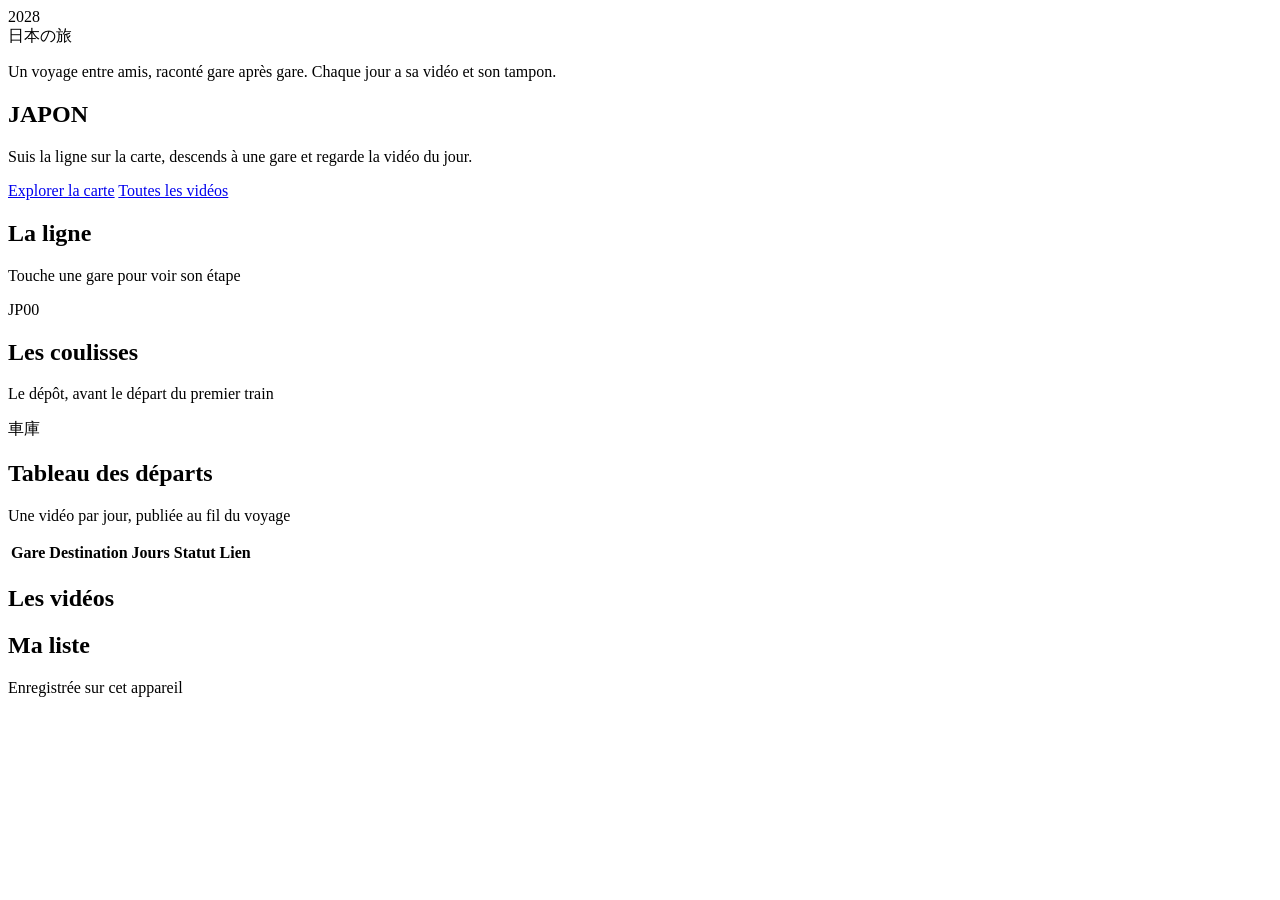
==== index.html @ 3a0fd796 "v1" ====
<!DOCTYPE html>
<html lang="fr">
<head>
<meta charset="UTF-8">
<meta name="viewport" content="width=device-width, initial-scale=1, viewport-fit=cover">
<meta name="robots" content="noindex, nofollow">
<title>Japon 2028</title>
<link rel="icon" href="data:image/svg+xml,<svg xmlns='http://www.w3.org/2000/svg' viewBox='0 0 100 100'><text y='.9em' font-size='90'>🚄</text></svg>">
<link rel="preconnect" href="https://fonts.googleapis.com">
<link rel="preconnect" href="https://fonts.gstatic.com" crossorigin>
<link href="https://fonts.googleapis.com/css2?family=Unbounded:wght@700;900&family=Dela+Gothic+One&family=Zen+Kaku+Gothic+New:wght@400;500;700&display=swap" rel="stylesheet">
<link rel="stylesheet" href="assets/style.css">
</head>
<body data-page="accueil">
<div id="entete"></div>

<main id="contenu">
  <!-- Hero -->
  <section class="hero bloc">
    <div class="cadre">
      <div class="hero-gauche">
        <div class="hero-annee">2028</div>
        <div class="hero-intro">
          <span class="vertical" aria-hidden="true">日本の旅</span>
          <p>Un voyage entre amis, raconté gare après gare. Chaque jour a sa vidéo et son tampon.</p>
        </div>
      </div>
      <div class="hero-droite">
        <h1 class="hero-titre" aria-label="Japon"><span aria-hidden="true">J</span><span aria-hidden="true">A</span><span aria-hidden="true">P</span><span aria-hidden="true">O</span><span aria-hidden="true">N</span></h1>
        <div class="rayures" aria-hidden="true"></div>
        <div class="hero-bas">
          <p>Suis la ligne sur la carte, descends à une gare et regarde la vidéo du jour.</p>
          <div class="actions">
            <a class="btn btn-ligne" href="#carte">Explorer la carte</a>
            <a class="btn" href="#videos">Toutes les vidéos</a>
          </div>
        </div>
      </div>
    </div>
  </section>

  <!-- Carte -->
  <section class="bloc" id="carte" aria-labelledby="titre-carte">
    <div class="cadre">
      <div class="bloc-tete"><h2 id="titre-carte">La ligne</h2><p>Touche une gare pour voir son étape</p></div>
      <div class="carte-bloc">
        <div class="carte-zone" id="carte-zone"></div>
        <div class="panneau-zone">
          <div class="panneau-haut" id="panneau-haut"></div>
          <ol class="plan" id="plan" aria-label="Plan de la ligne"></ol>
        </div>
      </div>
    </div>
  </section>

  <!-- Coulisses -->
  <section class="bloc" id="coulisses" aria-labelledby="titre-coulisses">
    <div class="cadre">
      <div class="coulisses-tete">
        <span class="badge badge-m pointilles" aria-hidden="true"><span>JP</span><span>00</span></span>
        <div><h2 id="titre-coulisses">Les coulisses</h2><p>Le dépôt, avant le départ du premier train</p></div>
        <span class="kanji" aria-hidden="true">車庫</span>
      </div>
      <div class="coulisses">
        <div class="coulisses-video" id="coulisses-video"></div>
        <div class="coulisses-texte" id="coulisses-texte"></div>
      </div>
    </div>
  </section>

  <!-- Départs -->
  <section class="bloc" id="departs" aria-labelledby="titre-departs">
    <div class="cadre">
      <div class="bloc-tete departs-tete"><h2 id="titre-departs">Tableau des départs</h2><p>Une vidéo par jour, publiée au fil du voyage</p></div>
      <table class="tableau">
        <thead><tr><th scope="col">Gare</th><th scope="col">Destination</th><th scope="col">Jours</th><th scope="col">Statut</th><th scope="col"><span class="sr">Lien</span></th></tr></thead>
        <tbody id="departs-corps"></tbody>
      </table>
    </div>
  </section>

  <!-- Vidéos -->
  <section class="bloc" id="videos" aria-labelledby="titre-videos">
    <div class="cadre">
      <div class="bloc-tete"><h2 id="titre-videos">Les vidéos</h2><p id="compte-tampons"></p></div>
      <div id="groupes"></div>
    </div>
  </section>

  <!-- Ma liste -->
  <section class="bloc" id="ma-liste" aria-labelledby="titre-liste">
    <div class="cadre">
      <div class="bloc-tete"><h2 id="titre-liste">Ma liste</h2><p>Enregistrée sur cet appareil</p></div>
      <div id="ma-liste-contenu"></div>
    </div>
  </section>
</main>

<div id="pied"></div>
<script src="assets/donnees.js"></script>
<script src="assets/carte.js"></script>
<script src="assets/site.js"></script>
</body>
</html>
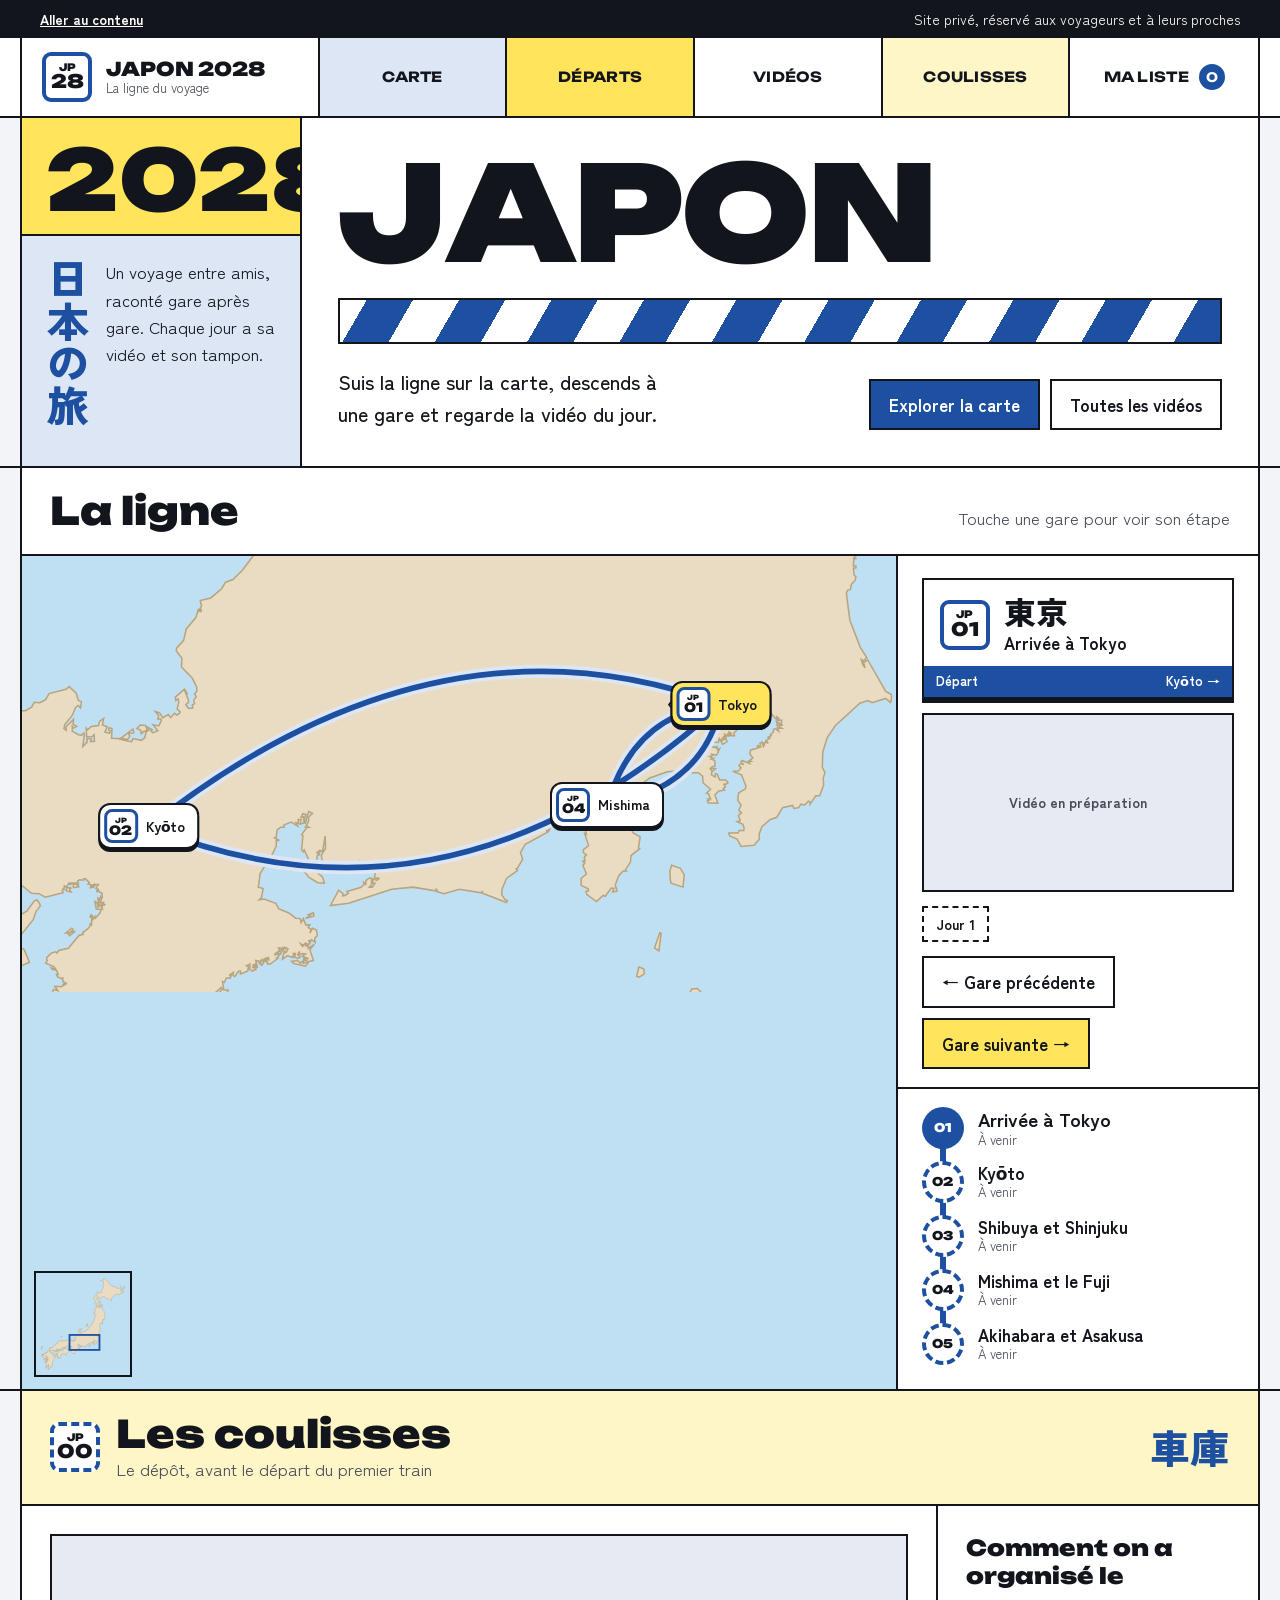
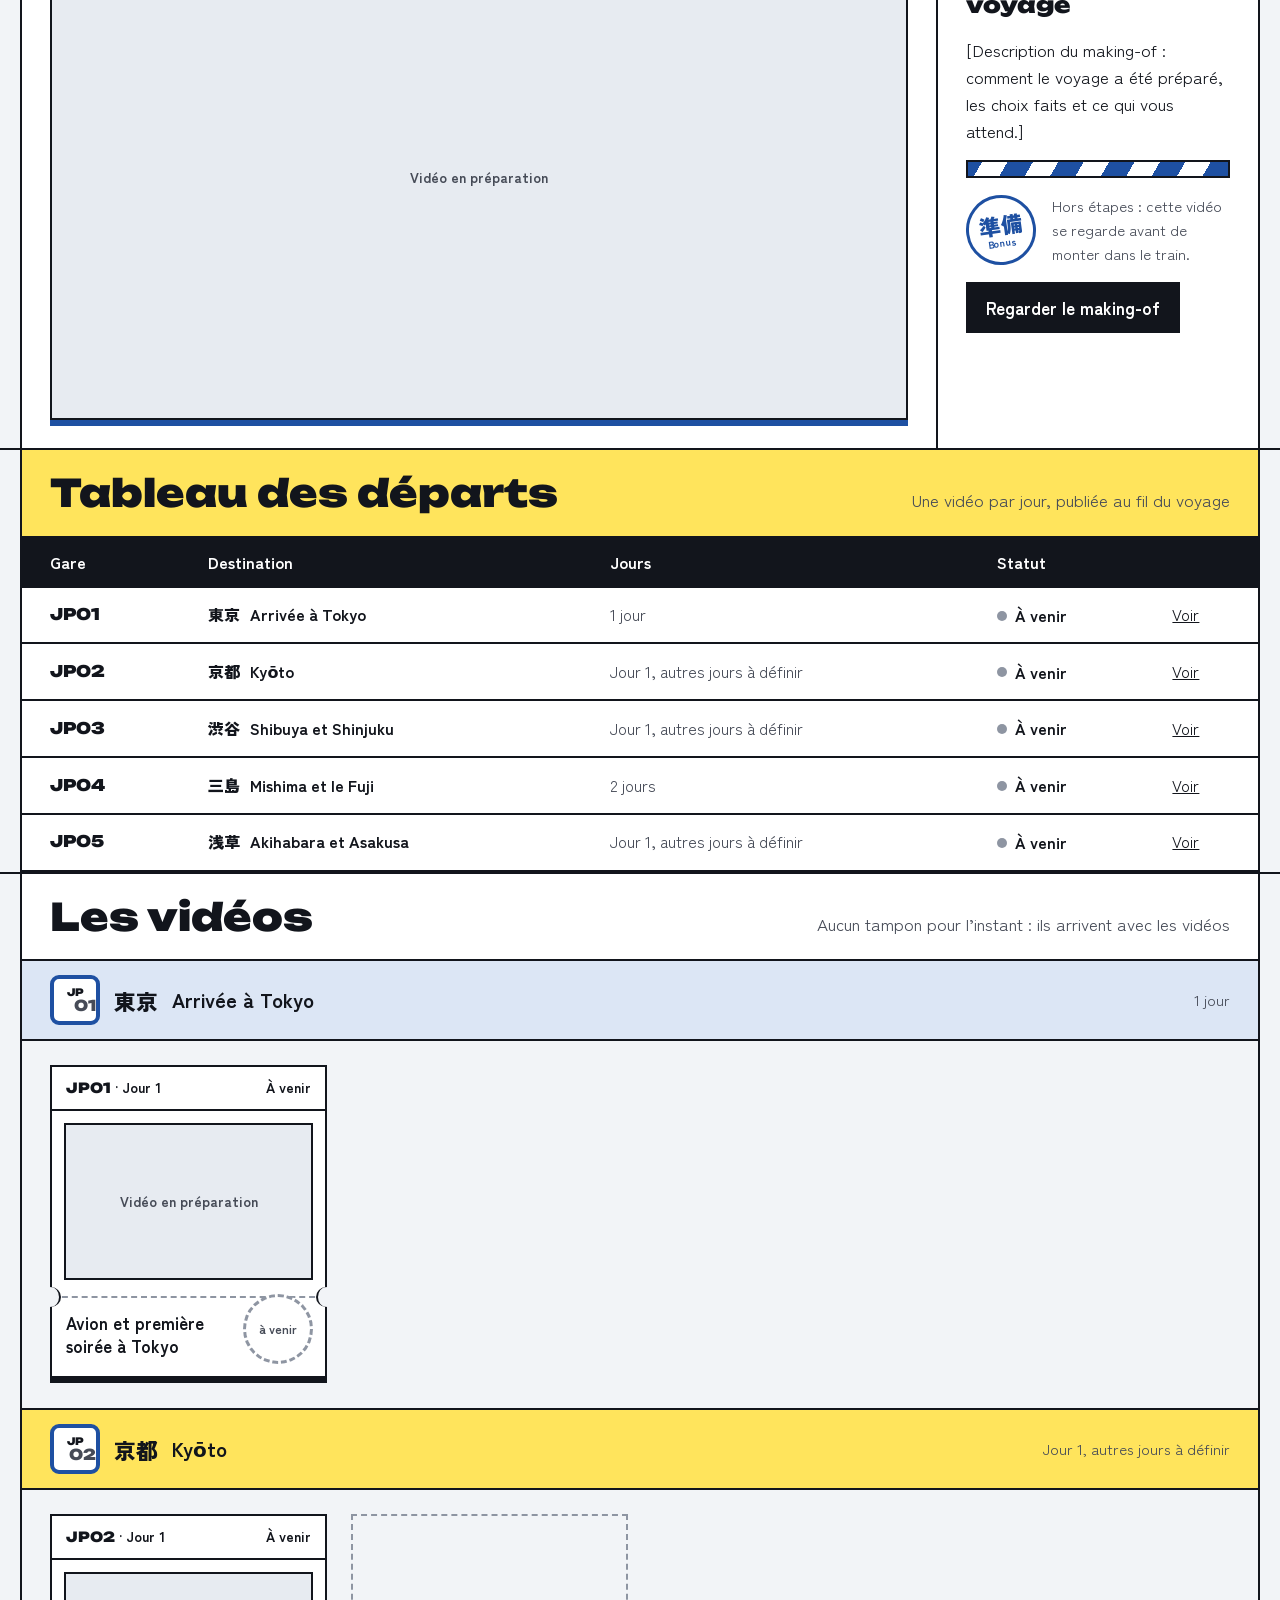
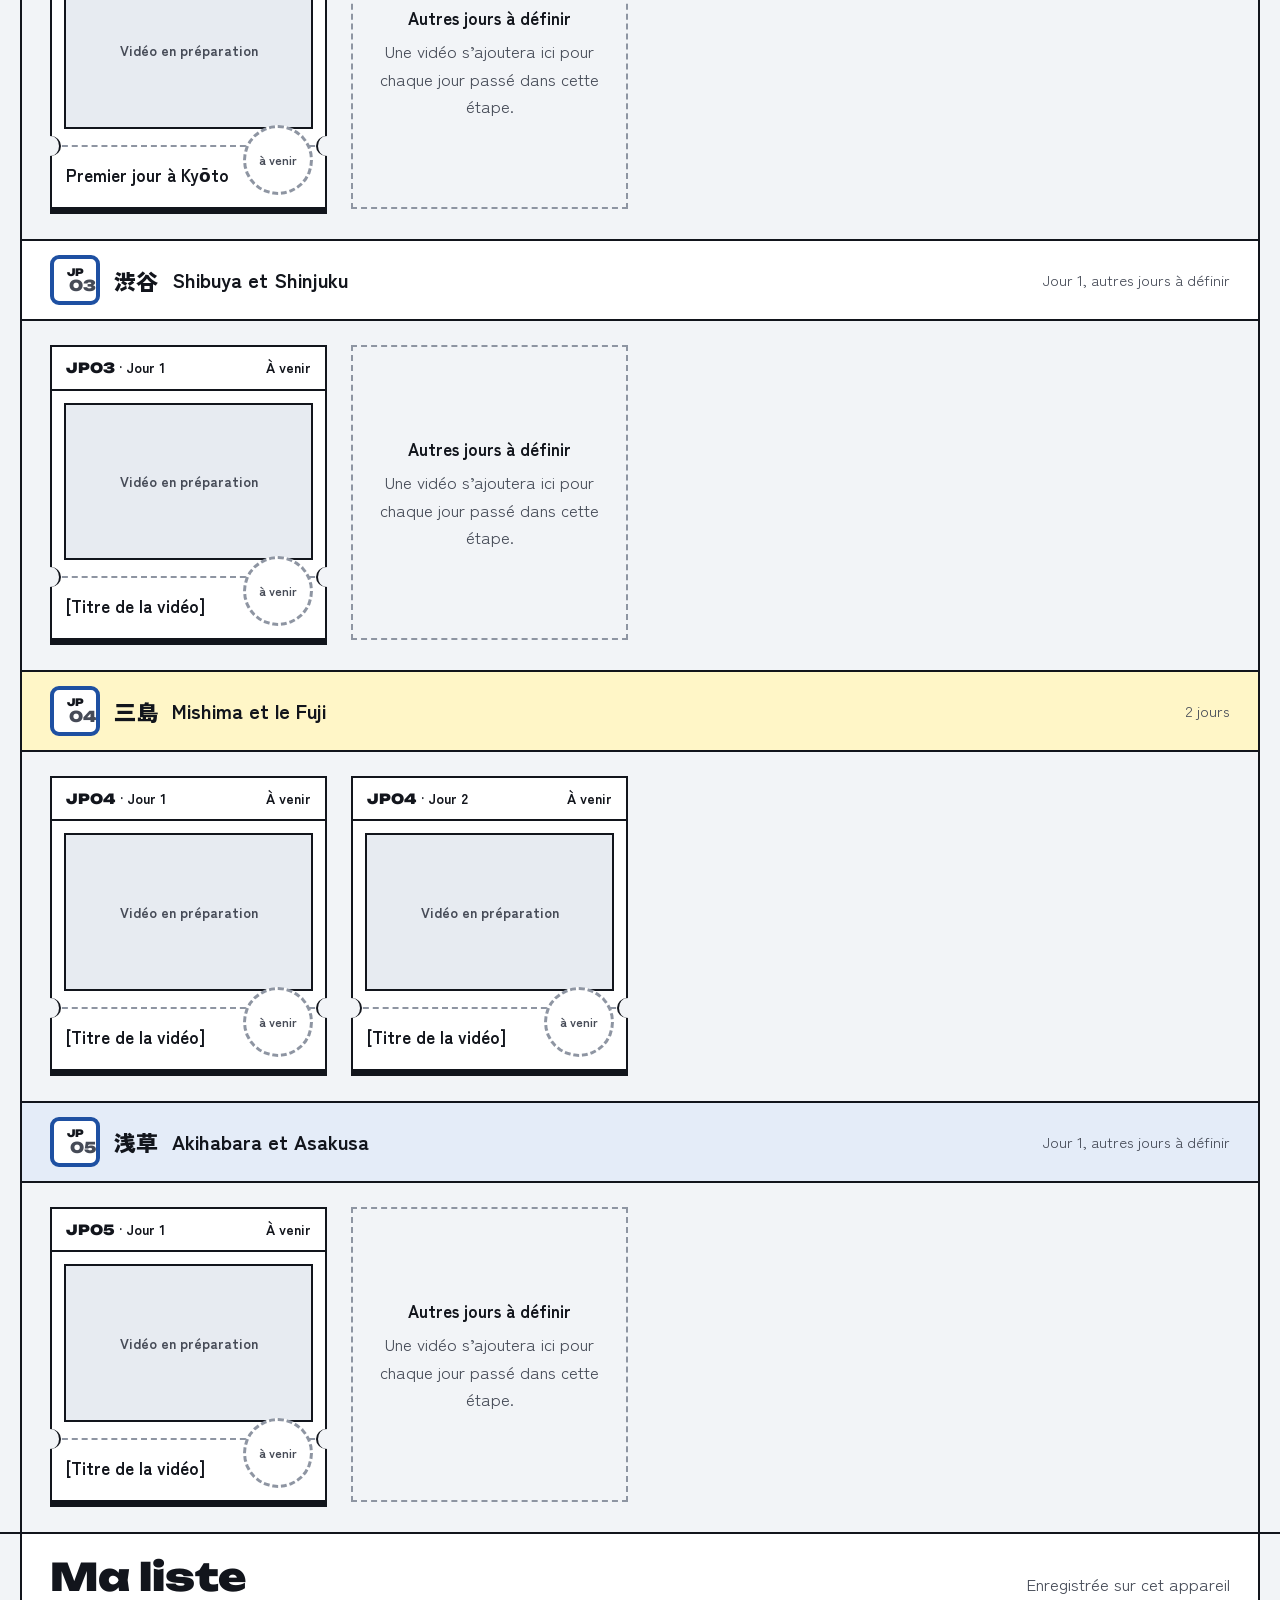
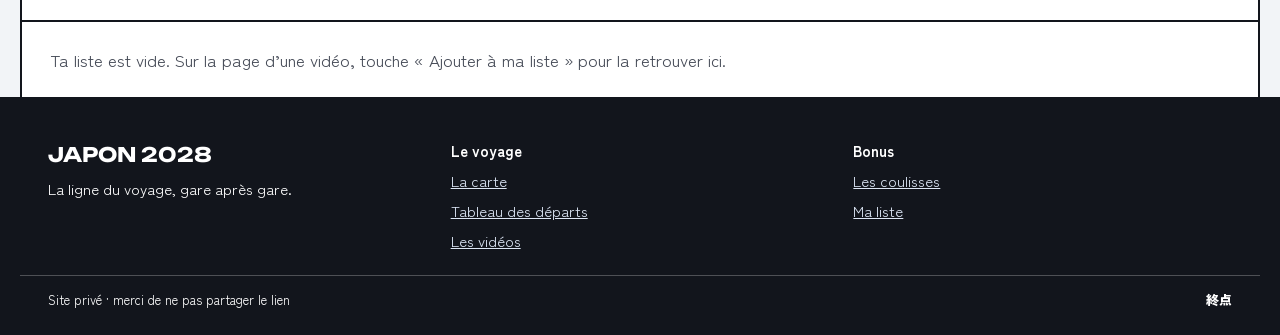
==== commit 1598e55f: "v1.2" ====
--- a/index.html
+++ b/index.html
@@ -8,7 +8,7 @@
 <link rel="icon" href="data:image/svg+xml,<svg xmlns='http://www.w3.org/2000/svg' viewBox='0 0 100 100'><text y='.9em' font-size='90'>🚄</text></svg>">
 <link rel="preconnect" href="https://fonts.googleapis.com">
 <link rel="preconnect" href="https://fonts.gstatic.com" crossorigin>
-<link href="https://fonts.googleapis.com/css2?family=Unbounded:wght@700;900&family=Dela+Gothic+One&family=Zen+Kaku+Gothic+New:wght@400;500;700&display=swap" rel="stylesheet">
+<link href="https://fonts.googleapis.com/css2?family=Unbounded:wght@700;900&family=Zen+Kaku+Gothic+New:wght@400;500;700;900&display=swap" rel="stylesheet">
 <link rel="stylesheet" href="assets/style.css">
 </head>
 <body data-page="accueil">
--- a/assets/style.css
+++ b/assets/style.css
@@ -0,0 +1,323 @@
+/* ===== Thèmes ===== */
+:root {
+  --ligne: #1E50A2; --fond: #F2F4F7; --encre: #12151C; --doux: #464B57; --gris: #8E95A2;
+  --vide: #E7EBF1; --c1: #DCE6F5; --c2: #FFE45C; --c3: #FFFFFF; --c4: #FFF6C7; --c5: #E4ECF8;
+  --mer: #BFE0F2; --terre: #EADCC2; --cote: #B8A47E; --vert: #0A8A6B;
+  --trait: 2px solid var(--encre);
+  --titre: "Unbounded", "Arial Black", system-ui, sans-serif;
+  --kanji: "Zen Kaku Gothic New", "Hiragino Sans", "Hiragino Kaku Gothic ProN", "Yu Gothic", "Noto Sans JP", sans-serif;
+  --texte: "Zen Kaku Gothic New", "Hiragino Sans", "Segoe UI", system-ui, sans-serif;
+  color-scheme: light;
+}
+html[data-theme="matcha"] { --ligne:#2F6B3A; --fond:#F3F4EC; --encre:#1C2118; --doux:#4C5546; --gris:#8F978A; --vide:#E6EADB; --c1:#DCE8C6; --c2:#F6C453; --c3:#E9F0DC; --c4:#F7E7C4; --c5:#E3EDD3; }
+html[data-theme="coucher"] { --ligne:#5B2EFF; --fond:#FFF6F0; --encre:#1A1530; --doux:#4D4560; --gris:#968EA6; --vide:#F3E8E2; --c1:#FFD3C2; --c2:#FFB23E; --c3:#E9E2FF; --c4:#FFE6D9; --c5:#F1E4FF; }
+html[data-theme="indigo"] { --ligne:#24366E; --fond:#EEF0F5; --encre:#101A33; --doux:#45506A; --gris:#8C95AA; --vide:#E1E5EE; --c1:#D5DCEC; --c2:#F2B8B0; --c3:#F7F8FB; --c4:#F7E9E4; --c5:#E6EAF4; }
+
+/* ===== Base ===== */
+*, *::before, *::after { box-sizing: border-box; }
+html { scroll-behavior: smooth; -webkit-text-size-adjust: 100%; }
+body {
+  margin: 0; background: var(--fond); color: var(--encre);
+  font-family: var(--texte); font-size: 17px; line-height: 1.6;
+  padding-bottom: env(safe-area-inset-bottom, 0px);
+}
+img { max-width: 100%; display: block; }
+html, body { max-width: 100%; overflow-x: hidden; }
+.cadre > *, .carte-bloc > *, .billets > *, .coulisses > *, .video-bloc .cadre > *, .gare-tete .cadre > * { min-width: 0; }
+a { color: inherit; }
+button { font: inherit; color: inherit; }
+h1, h2, h3, p { margin: 0; }
+:focus-visible { outline: 3px solid var(--ligne); outline-offset: 3px; }
+.sr { position: absolute; width: 1px; height: 1px; overflow: hidden; clip: rect(0 0 0 0); white-space: nowrap; }
+.cadre { max-width: 1240px; margin: 0 auto; border-left: var(--trait); border-right: var(--trait); }
+.bloc { border-bottom: var(--trait); }
+.bloc-tete { display: flex; flex-wrap: wrap; justify-content: space-between; align-items: baseline; gap: 8px 16px; padding: 22px 28px; border-bottom: var(--trait); background: #FFF; }
+.bloc-tete h2 { font-family: var(--titre); font-weight: 900; font-size: clamp(26px, 5vw, 38px); line-height: 1.1; }
+.bloc-tete p { color: var(--doux); }
+.kanji { font-family: var(--kanji); font-weight: 900; }
+
+/* ===== Barre du haut et en-tête ===== */
+.barre { background: var(--encre); color: #FFF; font-size: 14px; padding-top: env(safe-area-inset-top, 0px); }
+.barre .interne { max-width: 1240px; margin: 0 auto; padding: 8px 20px; display: flex; flex-wrap: wrap; justify-content: space-between; gap: 4px 16px; }
+.barre a { font-weight: 700; color: #FFF; }
+.entete { border-bottom: var(--trait); background: #FFF; }
+.entete .cadre { display: flex; flex-wrap: wrap; }
+.entete .cadre > * { border-right: var(--trait); }
+.entete .cadre > *:last-child { border-right: 0; }
+.logo { flex: 1 1 240px; display: flex; align-items: center; gap: 14px; padding: 14px 20px; text-decoration: none; background: #FFF; }
+.logo-texte { display: flex; flex-direction: column; line-height: 1.15; }
+.logo-texte strong { font-family: var(--titre); font-weight: 900; font-size: 19px; }
+.logo-texte span { font-size: 13px; color: var(--doux); }
+.nav-case { flex: 1 1 130px; display: flex; align-items: center; justify-content: center; gap: 10px; padding: 16px 12px; min-height: 56px; text-decoration: none; font-family: var(--titre); font-weight: 700; font-size: 14px; letter-spacing: .02em; }
+.nav-case:hover { text-decoration: underline; text-underline-offset: 4px; }
+.nav-case[aria-current="page"] { box-shadow: inset 0 -5px 0 var(--ligne); }
+.compteur { min-width: 26px; height: 26px; padding: 0 6px; border-radius: 13px; background: var(--ligne); color: #FFF; display: inline-flex; align-items: center; justify-content: center; font-size: 13px; }
+
+/* ===== Badge de gare façon JR ===== */
+.badge { flex: none; display: inline-flex; flex-direction: column; align-items: center; justify-content: center; line-height: 1; font-family: var(--titre); font-weight: 900; background: #FFF; border: 3px solid var(--ligne); border-radius: 9px; color: var(--encre); }
+.badge span:first-child { font-size: .32em; }
+.badge span:last-child { font-size: .58em; }
+.badge.pointilles { border-style: dashed; }
+.badge-s { width: 34px; height: 34px; font-size: 22px; border-radius: 8px; }
+.badge-m { width: 50px; height: 50px; font-size: 32px; border-width: 4px; }
+.badge-l { width: 96px; height: 96px; font-size: 62px; border-width: 7px; border-radius: 16px; }
+
+/* ===== Tampons ===== */
+.tampon { flex: none; display: inline-flex; flex-direction: column; align-items: center; justify-content: center; line-height: 1; border-radius: 50%; text-align: center; background: #FFF; }
+.tampon.plein { border: 3px solid var(--ligne); color: var(--ligne); transform: rotate(-8deg); }
+.tampon.vide { border: 3px dashed var(--gris); color: var(--doux); font-size: 12px; font-weight: 700; }
+.tampon b { font-family: var(--kanji); font-weight: 900; }
+.tampon small { font-size: 10px; font-weight: 700; margin-top: 3px; }
+.tampon-s { width: 52px; height: 52px; } .tampon-s b { font-size: 17px; }
+.tampon-m { width: 70px; height: 70px; } .tampon-m b { font-size: 22px; }
+.tampon-l { width: 92px; height: 92px; } .tampon-l b { font-size: 28px; }
+
+/* ===== Boutons ===== */
+.btn { display: inline-flex; align-items: center; justify-content: center; gap: 8px; min-height: 46px; padding: 10px 18px; border: var(--trait); background: #FFF; color: var(--encre); font-weight: 700; text-decoration: none; cursor: pointer; }
+.btn-plein { background: var(--encre); color: #FFF; }
+.btn-ligne { background: var(--ligne); color: #FFF; }
+.btn-jaune { background: var(--c2); }
+.btn[aria-disabled="true"] { opacity: .45; pointer-events: none; }
+
+/* ===== Hero ===== */
+.hero .cadre { display: flex; flex-wrap: wrap; }
+.hero-gauche { flex: 1 1 280px; display: flex; flex-direction: column; border-right: var(--trait); }
+.hero-annee { background: var(--c2); padding: 20px 24px 12px; border-bottom: var(--trait); font-family: var(--titre); font-weight: 900; font-size: clamp(60px, 12vw, 84px); line-height: 1; }
+.hero-intro { flex: 1; background: var(--c1); padding: 22px 24px; display: flex; gap: 18px; }
+.hero-intro .vertical { writing-mode: vertical-rl; font-family: var(--kanji); font-weight: 900; font-size: 42px; line-height: 1; color: var(--ligne); }
+.hero-droite { flex: 999 1 560px; min-width: 0; background: var(--c3); padding: 32px 36px 36px; display: flex; flex-direction: column; gap: 22px; }
+.hero-titre { font-family: var(--titre); font-weight: 900; font-size: clamp(64px, 15vw, 132px); line-height: .95; letter-spacing: -0.02em; overflow: hidden; }
+.hero-titre span { display: inline-block; animation: monte .7s cubic-bezier(.2,.8,.2,1) both; }
+.hero-titre span:nth-child(2) { animation-delay: .08s; } .hero-titre span:nth-child(3) { animation-delay: .16s; }
+.hero-titre span:nth-child(4) { animation-delay: .24s; } .hero-titre span:nth-child(5) { animation-delay: .32s; }
+.rayures { height: 46px; border: var(--trait); background-color: #FFF; background-image: repeating-linear-gradient(-60deg, var(--ligne) 0 40px, transparent 40px 80px); animation: rayures 4s linear infinite; }
+.rayures.fine { height: 18px; background-image: repeating-linear-gradient(-60deg, var(--ligne) 0 22px, transparent 22px 44px); }
+.hero-bas { display: flex; flex-wrap: wrap; justify-content: space-between; align-items: flex-end; gap: 18px; }
+.hero-bas p { font-size: 20px; font-weight: 500; max-width: 32ch; }
+.actions { display: flex; flex-wrap: wrap; gap: 10px; }
+
+/* ===== Carte ===== */
+.carte-bloc { display: flex; flex-wrap: wrap; }
+.carte-zone { flex: 999 1 600px; min-width: 0; background: var(--mer); position: relative; border-right: var(--trait); }
+.carte { position: relative; width: 100%; height: 0; padding-bottom: 50%; }
+.carte svg { position: absolute; inset: 0; width: 100%; height: 100%; }
+.terre { fill: var(--terre); stroke: var(--cote); stroke-width: .35; }
+.ligne-fond { fill: none; stroke: var(--c1); stroke-width: 3; stroke-linecap: round; stroke-linejoin: round; }
+.trajet { fill: none; stroke: var(--ligne); stroke-width: 1.3; stroke-linecap: round; stroke-linejoin: round; stroke-dasharray: 358; stroke-dashoffset: 358; animation: trace 2.6s ease-in-out .3s forwards; }
+.train { transform: translate(350px, 414px); animation: trainLigne 14s linear infinite; }
+.ville { position: absolute; transform: translate(-50%, -50%); display: flex; align-items: center; gap: 8px; padding: 4px 12px 4px 4px; border: var(--trait); border-radius: 12px; background: #FFF; font-weight: 700; font-size: 14px; cursor: pointer; white-space: nowrap; box-shadow: 0 3px 0 var(--encre); min-height: 44px; }
+.ville[aria-pressed="true"] { background: var(--c2); }
+.encart { position: absolute; left: 12px; bottom: 12px; background: var(--mer); border: var(--trait); padding: 5px; }
+.encart svg { display: block; width: 84px; height: 92px; }
+.encart .terre { stroke-width: 3; }
+.encart rect { fill: none; stroke: var(--ligne); stroke-width: 12; }
+
+/* Panneau de gare */
+.panneau-zone { flex: 1 1 360px; min-width: 0; background: #FFF; display: flex; flex-direction: column; }
+.panneau-haut { padding: 22px 24px 18px; display: flex; flex-direction: column; gap: 14px; border-bottom: var(--trait); }
+.panneau { border: var(--trait); box-shadow: 0 4px 0 var(--encre); background: #FFF; }
+.panneau-nom { display: flex; align-items: center; gap: 14px; padding: 14px 16px 10px; }
+.panneau-nom .kanji { font-size: 32px; line-height: 1.1; display: block; }
+.panneau-nom strong { display: block; }
+.panneau-bande { background: var(--ligne); color: #FFF; display: flex; justify-content: space-between; gap: 10px; padding: 5px 12px; font-weight: 700; font-size: 13px; }
+.vignette { position: relative; display: block; height: 0; padding: 0 0 56.25%; border: var(--trait); font-weight: 700; font-size: 14px; text-decoration: none; overflow: hidden; flex: none; }
+.vignette-contenu { position: absolute; inset: 0; display: flex; align-items: center; justify-content: center; text-align: center; padding: 10px; }
+.vignette.en-ligne { background: var(--encre); color: #FFF; }
+.vignette.a-venir { background: var(--vide); color: var(--doux); }
+.vignette img { position: absolute; inset: 0; width: 100%; height: 100%; object-fit: cover; }
+.vignette .lecture { position: relative; width: 64px; height: 64px; border-radius: 50%; border: var(--trait); background: var(--c2); display: flex; align-items: center; justify-content: center; }
+.puces { display: flex; flex-wrap: wrap; gap: 8px; }
+.puce { display: inline-flex; align-items: center; min-height: 36px; padding: 3px 12px; border: 2px solid var(--encre); background: #FFF; font-weight: 700; font-size: 14px; text-decoration: none; }
+.puce.publiee { background: var(--ligne); border-color: var(--ligne); color: #FFF; }
+.puce.prevue { border-style: dashed; }
+.puce.plus { border: 2px dashed var(--gris); color: var(--doux); }
+
+/* Plan de ligne vertical */
+.plan { list-style: none; margin: 0; padding: 12px 24px 18px; position: relative; }
+.plan::before { content: ""; position: absolute; left: 42px; top: 30px; bottom: 36px; width: 6px; border-radius: 3px; background: var(--ligne); }
+.plan button { width: 100%; display: flex; align-items: center; gap: 14px; padding: 6px 0; min-height: 52px; border: 0; background: transparent; text-align: left; cursor: pointer; }
+.plan .rond { position: relative; width: 42px; height: 42px; flex: none; border-radius: 50%; border: 4px solid var(--ligne); background: #FFF; display: flex; align-items: center; justify-content: center; font-family: var(--titre); font-weight: 900; font-size: 12px; }
+.plan .rond.pointilles { border-style: dashed; }
+.plan button[aria-pressed="true"] .rond { background: var(--ligne); color: #FFF; }
+.plan button[aria-pressed="true"] strong { font-size: 19px; }
+.plan .infos { display: flex; flex-direction: column; line-height: 1.3; }
+.plan .infos span { font-size: 13px; color: var(--doux); }
+
+/* ===== Coulisses ===== */
+.coulisses-tete { background: var(--c4); display: flex; flex-wrap: wrap; align-items: center; gap: 16px; padding: 22px 28px; border-bottom: var(--trait); }
+.coulisses-tete h2 { font-family: var(--titre); font-weight: 900; font-size: clamp(26px, 5vw, 38px); line-height: 1.1; }
+.coulisses-tete p { color: var(--doux); }
+.coulisses-tete .kanji { margin-left: auto; font-size: 40px; color: var(--ligne); }
+.coulisses { display: flex; flex-wrap: wrap; background: #FFF; }
+.coulisses-video { flex: 999 1 560px; min-width: 0; padding: 28px; border-right: var(--trait); }
+.coulisses-video .vignette { box-shadow: 0 6px 0 var(--ligne); }
+.coulisses-texte { flex: 1 1 320px; min-width: 0; padding: 28px; display: flex; flex-direction: column; gap: 16px; }
+.coulisses-texte h3 { font-family: var(--titre); font-weight: 900; font-size: 22px; line-height: 1.3; }
+.ligne-tampon { display: flex; align-items: center; gap: 16px; }
+.ligne-tampon p { font-size: 15px; color: var(--doux); }
+
+/* ===== Tableau des départs ===== */
+.departs-tete { background: var(--c2); }
+.tableau { width: 100%; border-collapse: collapse; background: #FFF; font-size: 16px; }
+.tableau th { background: var(--encre); color: #FFF; text-align: left; padding: 12px 16px; font-weight: 700; }
+.tableau td { padding: 14px 16px; border-bottom: var(--trait); vertical-align: middle; }
+.tableau th:first-child, .tableau td:first-child { padding-left: 28px; }
+.tableau .code { font-family: var(--titre); font-weight: 900; }
+.tableau .kanji { margin-right: 10px; }
+.tableau .doux { color: var(--doux); }
+.statut { display: inline-flex; align-items: center; gap: 8px; font-weight: 700; }
+.point { width: 10px; height: 10px; border-radius: 50%; background: var(--gris); }
+.point.vivant { background: var(--vert); animation: clignote 1.4s ease-in-out infinite; }
+
+/* ===== Billets ===== */
+.groupe { border-bottom: var(--trait); }
+.groupe:last-child { border-bottom: 0; }
+.groupe-tete { display: flex; flex-wrap: wrap; align-items: center; gap: 10px 14px; padding: 14px 28px; border-bottom: var(--trait); }
+.groupe-tete .kanji { font-size: 22px; }
+.groupe-tete strong { font-size: 20px; }
+.groupe-tete span:last-child { margin-left: auto; color: var(--doux); font-size: 15px; }
+.billets { display: grid; grid-template-columns: repeat(auto-fill, minmax(min(260px, 100%), 1fr)); gap: 24px; padding: 24px 28px 30px; }
+.billet { position: relative; min-width: 0; display: flex; flex-direction: column; text-decoration: none; background: #FFF; border: var(--trait); box-shadow: 0 5px 0 var(--encre); transition: transform .2s ease; }
+.billet:hover { transform: translateY(-4px) rotate(-.5deg); }
+.billet-tete { display: flex; justify-content: space-between; gap: 8px; padding: 9px 14px; border-bottom: var(--trait); font-weight: 700; font-size: 14px; }
+.billet-tete .code { font-family: var(--titre); font-weight: 900; }
+.billet .vignette { margin: 12px 12px 0; }
+.perfo { position: relative; margin-top: 16px; border-top: 2px dashed var(--gris); }
+.perfo::before, .perfo::after { content: ""; position: absolute; top: -11px; width: 20px; height: 20px; border-radius: 50%; background: var(--fond); }
+.perfo::before { left: -11px; border-right: var(--trait); }
+.perfo::after { right: -11px; border-left: var(--trait); }
+.billet-titre { padding: 14px 94px 18px 14px; min-height: 60px; display: flex; align-items: center; font-weight: 700; line-height: 1.35; }
+.billet .tampon { position: absolute; right: 12px; bottom: 12px; }
+.billet-vide { border: 2px dashed var(--gris); display: flex; flex-direction: column; align-items: center; justify-content: center; gap: 6px; padding: 24px; min-height: 180px; color: var(--doux); text-align: center; background: transparent; }
+.billet-vide strong { color: var(--encre); }
+
+/* ===== Ma liste ===== */
+.liste-vide { padding: 24px 28px; background: #FFF; color: var(--doux); }
+
+/* ===== Pied de page ===== */
+.pied { background: var(--encre); color: #FFF; }
+.pied .interne { max-width: 1240px; margin: 0 auto; padding: 40px 28px 22px; display: grid; grid-template-columns: repeat(auto-fit, minmax(200px, 1fr)); gap: 24px; font-size: 15px; }
+.pied strong.nom { display: block; font-family: var(--titre); font-size: 20px; margin-bottom: 6px; }
+.pied nav { display: flex; flex-direction: column; gap: 6px; }
+.pied a { color: var(--c3); }
+html[data-theme="shinkansen"] .pied a, html:not([data-theme]) .pied a { color: #DCE6F5; }
+.pied .bas { max-width: 1240px; margin: 0 auto; padding: 14px 28px 24px; border-top: 1px solid rgba(255,255,255,.25); display: flex; flex-wrap: wrap; justify-content: space-between; gap: 8px; font-size: 13px; }
+
+/* ===== Page vidéo ===== */
+.ariane { background: #FFF; border-bottom: var(--trait); }
+.ariane .cadre { padding: 12px 28px; font-size: 15px; }
+.ariane ol { list-style: none; margin: 0; padding: 0; display: flex; flex-wrap: wrap; gap: 4px 8px; }
+.ariane li + li::before { content: "›"; margin-right: 8px; color: var(--doux); }
+.gare-tete .cadre { display: flex; flex-wrap: wrap; }
+.gare-nom { flex: 999 1 600px; min-width: 0; background: #FFF; border-right: var(--trait); display: flex; flex-direction: column; }
+.gare-nom-haut { flex: 1; padding: 28px 32px 22px; display: flex; flex-wrap: wrap; align-items: center; gap: 24px; }
+.gare-nom .grand-kanji { font-family: var(--kanji); font-weight: 900; font-size: clamp(40px, 9vw, 64px); line-height: 1.05; }
+.gare-nom h1 { font-family: var(--titre); font-weight: 900; font-size: clamp(22px, 4.5vw, 30px); line-height: 1.2; margin-top: 4px; }
+.gare-bande { background: var(--ligne); display: flex; justify-content: space-between; flex-wrap: wrap; }
+.gare-bande a, .gare-bande span { color: #FFF; font-weight: 700; padding: 10px 20px; min-height: 44px; display: inline-flex; align-items: center; text-decoration: none; }
+.gare-bande a:hover { text-decoration: underline; }
+.gare-jours { flex: 1 1 320px; min-width: 0; padding: 24px 28px; display: flex; flex-direction: column; gap: 14px; justify-content: center; }
+.onglets { display: flex; flex-wrap: wrap; gap: 8px; }
+.onglet { min-height: 44px; display: inline-flex; align-items: center; padding: 6px 16px; border: var(--trait); background: #FFF; font-weight: 700; text-decoration: none; }
+.onglet.prevue { border-style: dashed; }
+.onglet[aria-current="page"] { background: var(--encre); color: #FFF; box-shadow: 0 4px 0 var(--ligne); }
+.favori { align-self: flex-start; box-shadow: 0 4px 0 var(--encre); }
+.favori[aria-pressed="true"] { background: var(--encre); color: #FFF; }
+.favori[aria-pressed="true"] svg path { fill: #FFF; stroke: #FFF; }
+.favori.pop svg { animation: coeur .4s ease; }
+.video-bloc .cadre { display: flex; flex-wrap: wrap; }
+.video-principale { flex: 999 1 600px; min-width: 0; padding: 30px 32px 36px; background: #FFF; border-right: var(--trait); }
+.lecteur { position: relative; height: 0; padding-bottom: 56.25%; border: var(--trait); box-shadow: 0 6px 0 var(--encre); background: var(--encre); color: #FFF; overflow: hidden; }
+.lecteur iframe { position: absolute; inset: 0; width: 100%; height: 100%; border: 0; }
+.lecteur button { position: absolute; inset: 0; width: 100%; border: 0; padding: 0; background: transparent; cursor: pointer; display: flex; align-items: center; justify-content: center; }
+.lecteur button img { position: absolute; inset: 0; width: 100%; height: 100%; object-fit: cover; }
+.lecteur .lecture { position: relative; width: 88px; height: 88px; border-radius: 50%; border: 3px solid var(--encre); background: var(--c2); display: flex; align-items: center; justify-content: center; }
+.lecteur .onde { position: absolute; left: 50%; top: 50%; width: 88px; height: 88px; border-radius: 50%; border: 2px solid var(--c2); animation: ondes 2.4s ease-out infinite; }
+.lecteur.a-venir { background: var(--vide); color: var(--doux); font-weight: 700; }
+.lecteur .attente { position: absolute; inset: 0; display: flex; flex-direction: column; align-items: center; justify-content: center; gap: 8px; text-align: center; padding: 16px; }
+.duree { position: absolute; right: 12px; bottom: 10px; background: #FFF; color: var(--encre); border: var(--trait); font-size: 13px; font-weight: 700; padding: 1px 10px; }
+.video-principale h2 { font-family: var(--titre); font-weight: 900; font-size: clamp(20px, 4vw, 24px); line-height: 1.3; margin: 32px 0 8px; }
+.video-principale p { max-width: 62ch; }
+.video-cote { flex: 1 1 320px; min-width: 0; display: flex; flex-direction: column; background: #FFF; }
+.video-cote .ligne-tampon { padding: 24px 28px; border-bottom: var(--trait); }
+.video-cote .ligne-tampon strong { display: block; }
+.mini-carte { position: relative; height: 0; padding-bottom: 50%; background: var(--mer); border-bottom: var(--trait); flex: none; }
+.mini-carte svg { position: absolute; inset: 0; width: 100%; height: 100%; }
+.mini-carte .trajet { stroke-width: 1.6; }
+.sur-ligne { padding: 18px 28px 24px; display: flex; flex-direction: column; gap: 4px; }
+.sur-ligne span { font-size: 15px; color: var(--doux); }
+.sur-ligne a { color: var(--ligne); font-weight: 700; margin-top: 6px; }
+.voisines .cadre { display: flex; flex-wrap: wrap; }
+.voisine { flex: 1 1 300px; display: flex; align-items: center; gap: 16px; padding: 22px 28px; text-decoration: none; min-height: 88px; }
+.voisine.prec { background: var(--c1); border-right: var(--trait); }
+.voisine.suiv { background: var(--c2); justify-content: flex-end; text-align: right; }
+.voisine .fleche { font-family: var(--titre); font-weight: 900; font-size: 26px; transition: transform .2s ease; }
+.voisine.prec:hover .fleche { transform: translateX(-6px); }
+.voisine.suiv:hover .fleche { transform: translateX(6px); }
+.voisine small { display: block; font-size: 14px; color: var(--doux); }
+.voisine strong { font-size: 19px; }
+.voisine[aria-disabled="true"] { pointer-events: none; opacity: .5; }
+.frise { overflow-x: auto; -webkit-overflow-scrolling: touch; scroll-snap-type: x proximity; }
+.frise-interne { display: flex; gap: 20px; padding: 24px 28px 30px; width: max-content; }
+.mini-billet { position: relative; width: 220px; flex: none; scroll-snap-align: start; display: flex; flex-direction: column; text-decoration: none; background: #FFF; border: var(--trait); box-shadow: 0 5px 0 var(--encre); }
+.mini-billet[aria-current="page"] { outline: 4px solid var(--ligne); outline-offset: 0; }
+.mini-billet .billet-tete { font-size: 13px; padding: 7px 12px; }
+.mini-billet .corps { padding: 10px 66px 12px 12px; min-height: 64px; display: flex; flex-direction: column; }
+.mini-billet .corps .kanji { font-size: 16px; }
+.mini-billet .corps strong { font-size: 15px; line-height: 1.3; }
+.mini-billet .tampon { position: absolute; right: 10px; bottom: 10px; }
+
+/* ===== Animations ===== */
+@keyframes monte { from { transform: translateY(100%); } to { transform: none; } }
+@keyframes rayures { from { background-position: 0 0; } to { background-position: 160px 0; } }
+@keyframes trace { to { stroke-dashoffset: 0; } }
+@keyframes clignote { 0%, 100% { opacity: 1; } 50% { opacity: .25; } }
+@keyframes tampon { 0% { transform: scale(2.2) rotate(-20deg); opacity: 0; } 60% { transform: scale(.92) rotate(-6deg); opacity: 1; } 100% { transform: scale(1) rotate(-8deg); opacity: 1; } }
+@keyframes ondes { 0% { transform: translate(-50%, -50%) scale(.6); opacity: .7; } 100% { transform: translate(-50%, -50%) scale(2.2); opacity: 0; } }
+@keyframes coeur { 0% { transform: scale(1); } 40% { transform: scale(1.35); } 100% { transform: scale(1); } }
+.tampon.plein.anime { animation: tampon .6s cubic-bezier(.3,1.6,.5,1) both; }
+@keyframes trainLigne{0.00%{transform:translate(350.00px,414.00px) rotate(-160.0deg)}0.83%{transform:translate(347.20px,413.00px) rotate(-160.9deg)}1.67%{transform:translate(344.37px,412.06px) rotate(-162.3deg)}2.50%{transform:translate(341.53px,411.20px) rotate(-163.7deg)}3.33%{transform:translate(338.66px,410.39px) rotate(-164.9deg)}4.17%{transform:translate(335.77px,409.66px) rotate(-166.3deg)}5.00%{transform:translate(332.87px,409.00px) rotate(-167.8deg)}5.83%{transform:translate(329.96px,408.41px) rotate(-169.2deg)}6.67%{transform:translate(327.02px,407.90px) rotate(-170.7deg)}7.50%{transform:translate(324.08px,407.46px) rotate(-172.1deg)}8.33%{transform:translate(321.13px,407.09px) rotate(-173.6deg)}9.17%{transform:translate(318.16px,406.81px) rotate(-175.1deg)}10.00%{transform:translate(315.20px,406.60px) rotate(-176.6deg)}10.83%{transform:translate(312.22px,406.47px) rotate(-178.1deg)}11.67%{transform:translate(309.25px,406.42px) rotate(-179.8deg)}12.50%{transform:translate(306.27px,406.45px) rotate(-181.3deg)}13.33%{transform:translate(303.30px,406.56px) rotate(-182.8deg)}14.17%{transform:translate(300.33px,406.74px) rotate(-184.3deg)}15.00%{transform:translate(297.36px,407.01px) rotate(-185.8deg)}15.83%{transform:translate(294.40px,407.35px) rotate(-187.2deg)}16.67%{transform:translate(291.46px,407.77px) rotate(-188.7deg)}17.50%{transform:translate(288.52px,408.26px) rotate(-190.1deg)}18.33%{transform:translate(285.60px,408.82px) rotate(-191.6deg)}19.17%{transform:translate(282.69px,409.46px) rotate(-193.0deg)}20.00%{transform:translate(279.80px,410.17px) rotate(-194.4deg)}20.83%{transform:translate(276.93px,410.94px) rotate(-195.7deg)}21.67%{transform:translate(274.07px,411.78px) rotate(-197.0deg)}22.50%{transform:translate(271.24px,412.69px) rotate(-198.4deg)}23.33%{transform:translate(268.43px,413.66px) rotate(-199.6deg)}24.17%{transform:translate(265.64px,414.70px) rotate(-200.9deg)}25.00%{transform:translate(262.87px,415.79px) rotate(-202.0deg)}25.83%{transform:translate(260.12px,416.94px) rotate(-203.3deg)}26.67%{transform:translate(257.40px,418.14px) rotate(-204.4deg)}27.50%{transform:translate(254.70px,419.40px) rotate(-205.5deg)}28.33%{transform:translate(252.03px,420.70px) rotate(-206.5deg)}29.17%{transform:translate(249.38px,422.06px) rotate(-207.6deg)}30.00%{transform:translate(246.76px,423.47px) rotate(-208.6deg)}30.83%{transform:translate(244.16px,424.92px) rotate(-209.6deg)}31.67%{transform:translate(241.58px,426.41px) rotate(-210.6deg)}32.50%{transform:translate(239.04px,427.95px) rotate(-211.5deg)}33.33%{transform:translate(236.51px,429.53px) rotate(-212.4deg)}34.17%{transform:translate(234.01px,431.15px) rotate(-213.3deg)}35.00%{transform:translate(231.54px,432.80px) rotate(-214.1deg)}35.83%{transform:translate(229.09px,434.49px) rotate(-215.0deg)}36.67%{transform:translate(226.66px,436.22px) rotate(-215.7deg)}37.50%{transform:translate(224.26px,437.97px) rotate(-216.6deg)}38.33%{transform:translate(221.88px,439.76px) rotate(-217.3deg)}39.17%{transform:translate(219.53px,441.58px) rotate(-227.6deg)}40.00%{transform:translate(221.14px,442.85px) rotate(-338.8deg)}40.83%{transform:translate(223.93px,443.90px) rotate(-340.0deg)}41.67%{transform:translate(226.73px,444.88px) rotate(-341.2deg)}42.50%{transform:translate(229.56px,445.81px) rotate(-342.4deg)}43.33%{transform:translate(232.41px,446.67px) rotate(-343.8deg)}44.17%{transform:translate(235.28px,447.46px) rotate(-345.1deg)}45.00%{transform:translate(238.17px,448.19px) rotate(-346.4deg)}45.83%{transform:translate(241.07px,448.85px) rotate(-347.9deg)}46.67%{transform:translate(243.99px,449.43px) rotate(-349.4deg)}47.50%{transform:translate(246.92px,449.94px) rotate(-350.8deg)}48.33%{transform:translate(249.86px,450.37px) rotate(-352.3deg)}49.17%{transform:translate(252.82px,450.72px) rotate(-353.9deg)}50.00%{transform:translate(255.78px,451.00px) rotate(-355.5deg)}50.83%{transform:translate(258.75px,451.19px) rotate(-356.9deg)}51.67%{transform:translate(261.73px,451.30px) rotate(-358.5deg)}52.50%{transform:translate(264.70px,451.33px) rotate(-360.1deg)}53.33%{transform:translate(267.68px,451.28px) rotate(-361.7deg)}54.17%{transform:translate(270.65px,451.14px) rotate(-363.4deg)}55.00%{transform:translate(273.62px,450.91px) rotate(-365.0deg)}55.83%{transform:translate(276.58px,450.60px) rotate(-366.7deg)}56.67%{transform:translate(279.53px,450.21px) rotate(-368.3deg)}57.50%{transform:translate(282.47px,449.74px) rotate(-369.9deg)}58.33%{transform:translate(285.39px,449.18px) rotate(-371.5deg)}59.17%{transform:translate(288.30px,448.54px) rotate(-373.1deg)}60.00%{transform:translate(291.19px,447.82px) rotate(-374.7deg)}60.83%{transform:translate(294.05px,447.03px) rotate(-376.1deg)}61.67%{transform:translate(296.90px,446.15px) rotate(-377.7deg)}62.50%{transform:translate(299.72px,445.21px) rotate(-379.2deg)}63.33%{transform:translate(302.52px,444.19px) rotate(-380.8deg)}64.17%{transform:translate(305.29px,443.10px) rotate(-382.1deg)}65.00%{transform:translate(308.03px,441.94px) rotate(-383.6deg)}65.83%{transform:translate(310.74px,440.72px) rotate(-384.9deg)}66.67%{transform:translate(313.42px,439.43px) rotate(-386.1deg)}67.50%{transform:translate(316.08px,438.08px) rotate(-387.5deg)}68.33%{transform:translate(318.70px,436.67px) rotate(-388.8deg)}69.17%{transform:translate(321.29px,435.21px) rotate(-390.0deg)}70.00%{transform:translate(323.85px,433.69px) rotate(-391.1deg)}70.83%{transform:translate(326.38px,432.12px) rotate(-392.3deg)}71.67%{transform:translate(328.88px,430.51px) rotate(-393.4deg)}72.50%{transform:translate(331.35px,428.84px) rotate(-394.5deg)}73.33%{transform:translate(333.78px,427.13px) rotate(-395.6deg)}74.17%{transform:translate(336.18px,425.37px) rotate(-396.6deg)}75.00%{transform:translate(338.56px,423.58px) rotate(-397.6deg)}75.83%{transform:translate(340.90px,421.74px) rotate(-398.5deg)}76.67%{transform:translate(343.21px,419.86px) rotate(-399.5deg)}77.50%{transform:translate(345.49px,417.95px) rotate(-400.3deg)}78.33%{transform:translate(347.74px,416.01px) rotate(-401.2deg)}79.17%{transform:translate(349.97px,414.03px) rotate(-397.5deg)}80.00%{transform:translate(349.28px,416.84px) rotate(-253.3deg)}80.83%{transform:translate(348.28px,419.64px) rotate(-247.7deg)}81.67%{transform:translate(347.00px,422.33px) rotate(-241.6deg)}82.50%{transform:translate(345.43px,424.86px) rotate(-234.9deg)}83.33%{transform:translate(343.58px,427.18px) rotate(-228.3deg)}84.17%{transform:translate(341.47px,429.28px) rotate(-221.5deg)}85.00%{transform:translate(339.13px,431.12px) rotate(-215.1deg)}85.83%{transform:translate(336.61px,432.70px) rotate(-209.3deg)}86.67%{transform:translate(333.95px,434.03px) rotate(-204.0deg)}87.50%{transform:translate(331.18px,435.13px) rotate(-199.5deg)}88.33%{transform:translate(328.34px,436.02px) rotate(-195.5deg)}89.17%{transform:translate(325.45px,436.72px) rotate(-192.0deg)}90.00%{transform:translate(324.43px,435.57px) rotate(-72.4deg)}90.83%{transform:translate(325.43px,432.76px) rotate(-68.5deg)}91.67%{transform:translate(326.62px,430.04px) rotate(-64.1deg)}92.50%{transform:translate(328.03px,427.42px) rotate(-59.2deg)}93.33%{transform:translate(329.68px,424.94px) rotate(-53.7deg)}94.17%{transform:translate(331.57px,422.64px) rotate(-47.4deg)}95.00%{transform:translate(333.70px,420.57px) rotate(-40.9deg)}95.83%{transform:translate(336.06px,418.76px) rotate(-34.3deg)}96.67%{transform:translate(338.62px,417.23px) rotate(-27.7deg)}97.50%{transform:translate(341.33px,416.01px) rotate(-21.3deg)}98.33%{transform:translate(344.15px,415.07px) rotate(-15.5deg)}99.17%{transform:translate(347.05px,414.41px) rotate(-10.4deg)}100.00%{transform:translate(350.00px,414.00px) rotate(-6.0deg)}}
+
+/* ===== Téléphone et tablette ===== */
+@media (max-width: 760px) {
+  body { font-size: 16px; }
+  .entete .cadre { display: grid; grid-template-columns: 1fr 1fr; }
+  .entete .cadre > * { border-right: 0; border-bottom: var(--trait); }
+  .entete .cadre > .logo, .entete .cadre > *:last-child { grid-column: 1 / -1; }
+  .entete .cadre > *:nth-child(2), .entete .cadre > *:nth-child(4) { border-right: var(--trait); }
+  .entete .cadre > *:last-child { border-bottom: 0; }
+  .nav-case { font-size: 13px; min-height: 52px; }
+  .hero-gauche, .carte-zone, .coulisses-video, .gare-nom, .video-principale { border-right: 0; border-bottom: var(--trait); }
+  .hero-droite { padding: 24px 20px 26px; }
+  .hero-intro { flex-direction: column; gap: 8px; }
+  .hero-intro .vertical { writing-mode: horizontal-tb; font-size: 30px; }
+  .bloc-tete, .coulisses-tete, .groupe-tete { padding: 18px 18px; }
+  .ville .nom { display: none; }
+  .ville { padding: 3px; border-radius: 10px; }
+  .encart { display: none; }
+  .panneau-haut, .gare-jours, .coulisses-video, .coulisses-texte, .video-principale { padding: 18px; }
+  .plan { padding: 8px 18px 14px; }
+  .plan::before { left: 36px; }
+  .billets { padding: 18px; gap: 20px; grid-template-columns: minmax(0, 1fr); }
+  .gare-nom-haut { padding: 20px 18px; gap: 16px; }
+  .badge-l { width: 72px; height: 72px; font-size: 46px; border-width: 5px; }
+  .voisine { padding: 18px; }
+  .voisine.prec { border-right: 0; border-bottom: var(--trait); }
+  .frise-interne { padding: 18px; }
+  .video-cote .ligne-tampon, .sur-ligne { padding-left: 18px; padding-right: 18px; }
+  /* Tableau en cartes */
+  .tableau thead { position: absolute; width: 1px; height: 1px; overflow: hidden; clip: rect(0 0 0 0); }
+  .tableau, .tableau tbody, .tableau tr, .tableau td { display: block; width: 100%; }
+  .tableau tr { display: grid; grid-template-columns: auto 1fr auto; align-items: center; gap: 4px 12px; padding: 14px 18px; border-bottom: var(--trait); }
+  .tableau td { border: 0; padding: 0 !important; }
+  .tableau td.dest { grid-column: 2 / 4; }
+  .tableau td.jours { grid-column: 1 / -1; font-size: 15px; }
+  .tableau td.etat { grid-column: 1 / 3; }
+  .tableau td.voir { grid-column: 3; text-align: right; }
+}
+@media (prefers-reduced-motion: reduce) {
+  html { scroll-behavior: auto; }
+  *, *::before, *::after { animation: none !important; transition: none !important; }
+  .trajet { stroke-dashoffset: 0; }
+  .train { display: none; }
+}
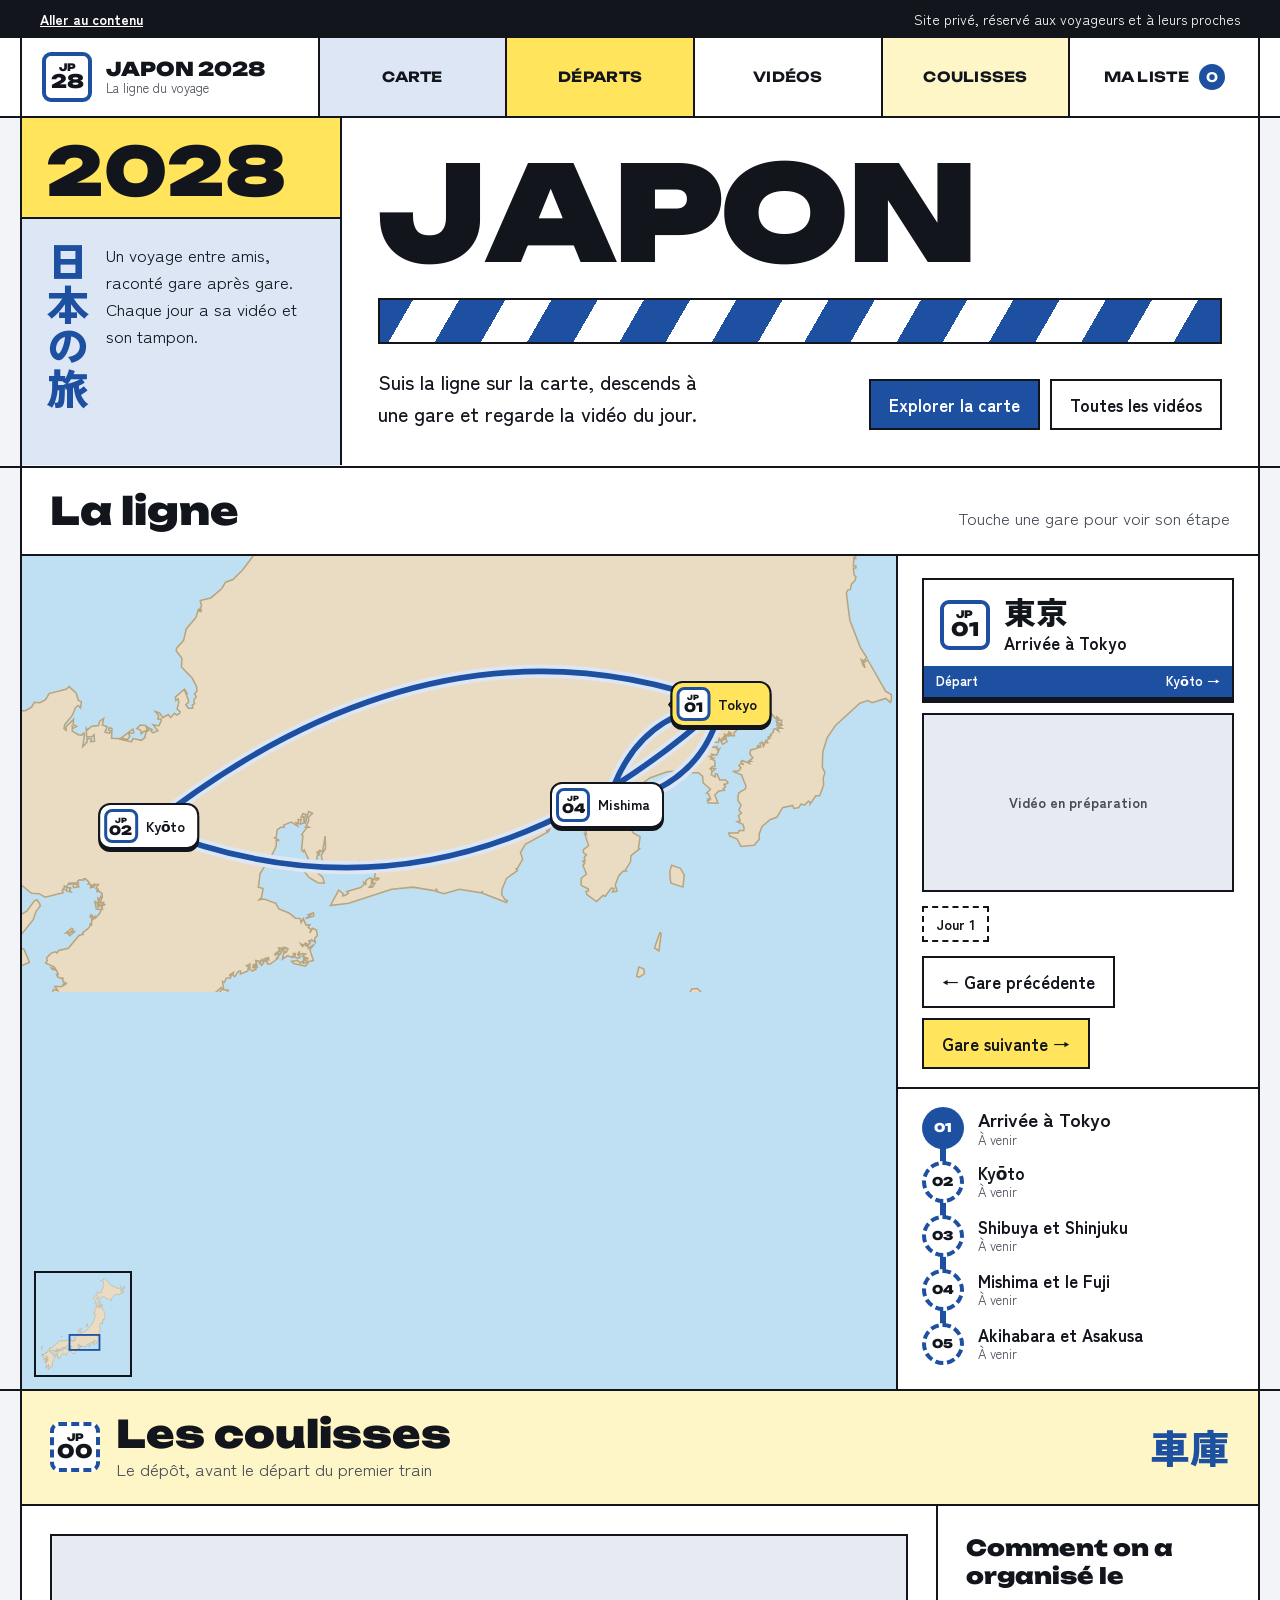
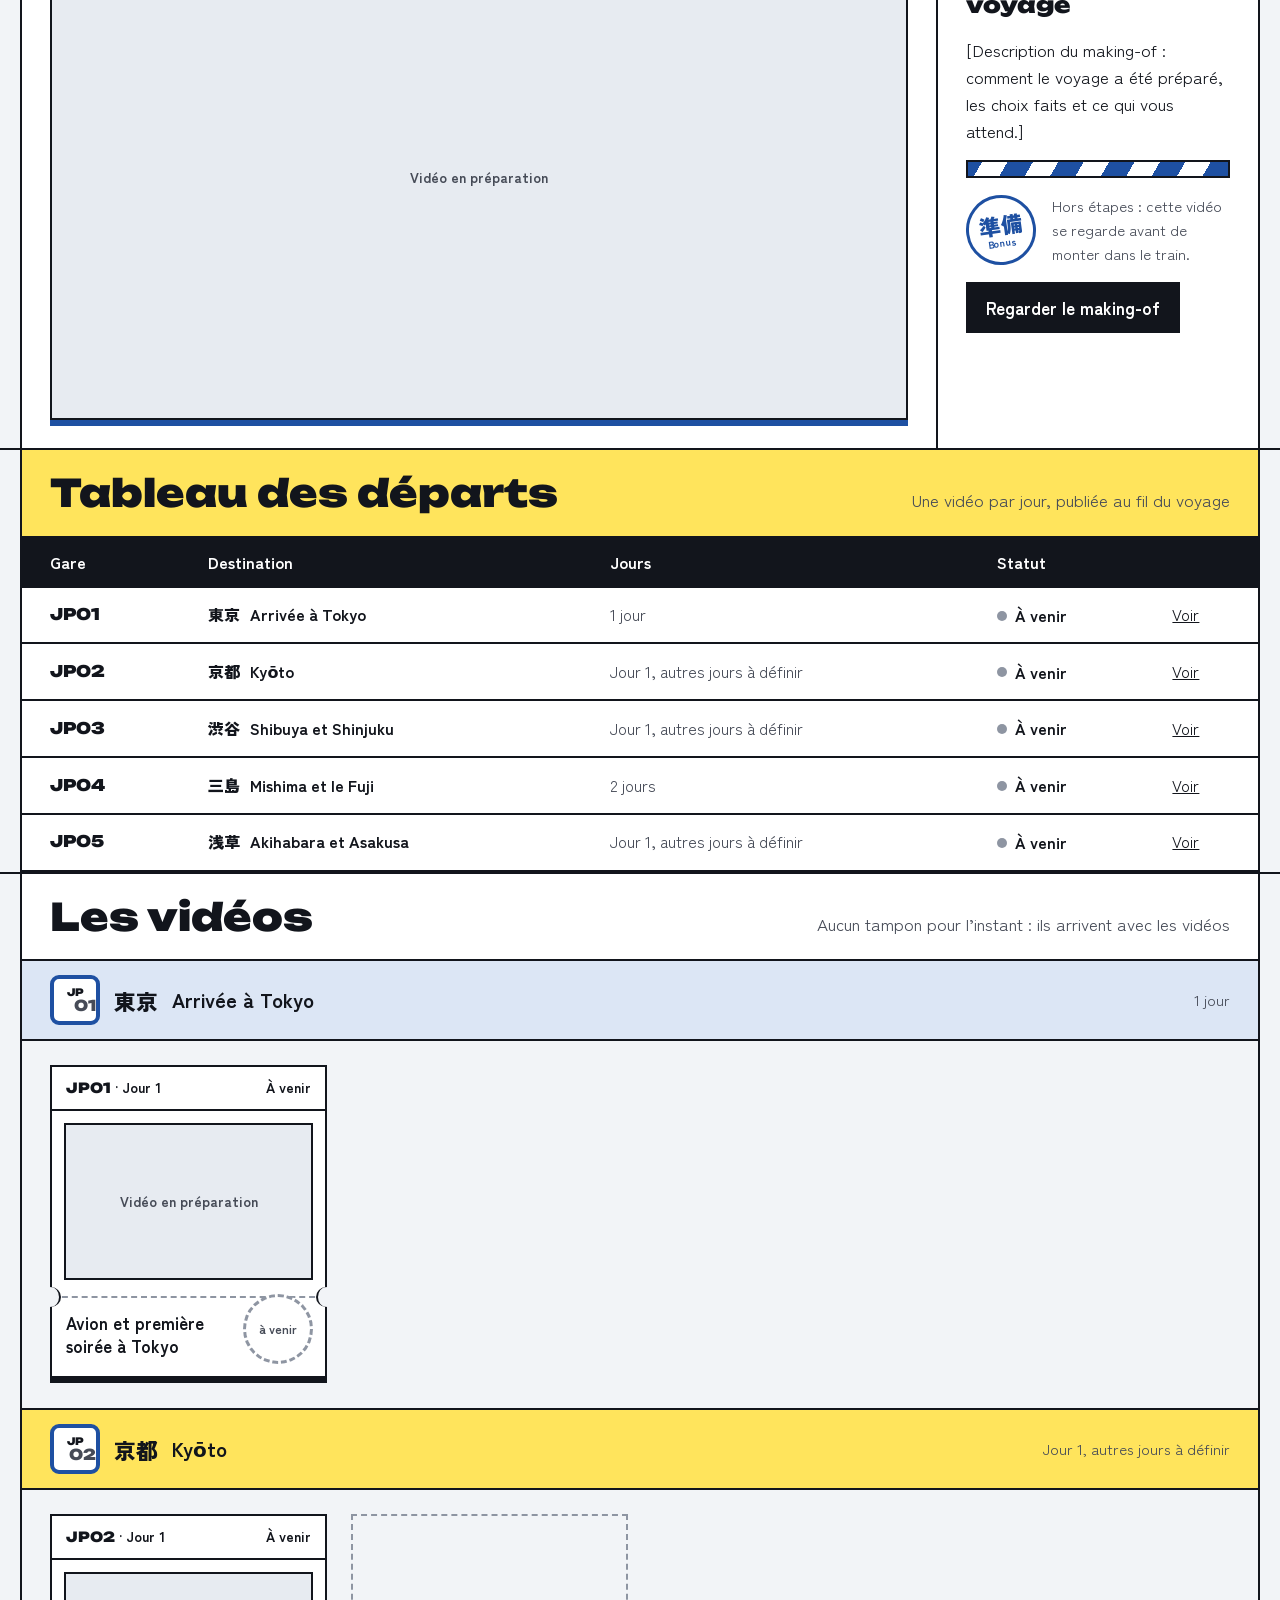
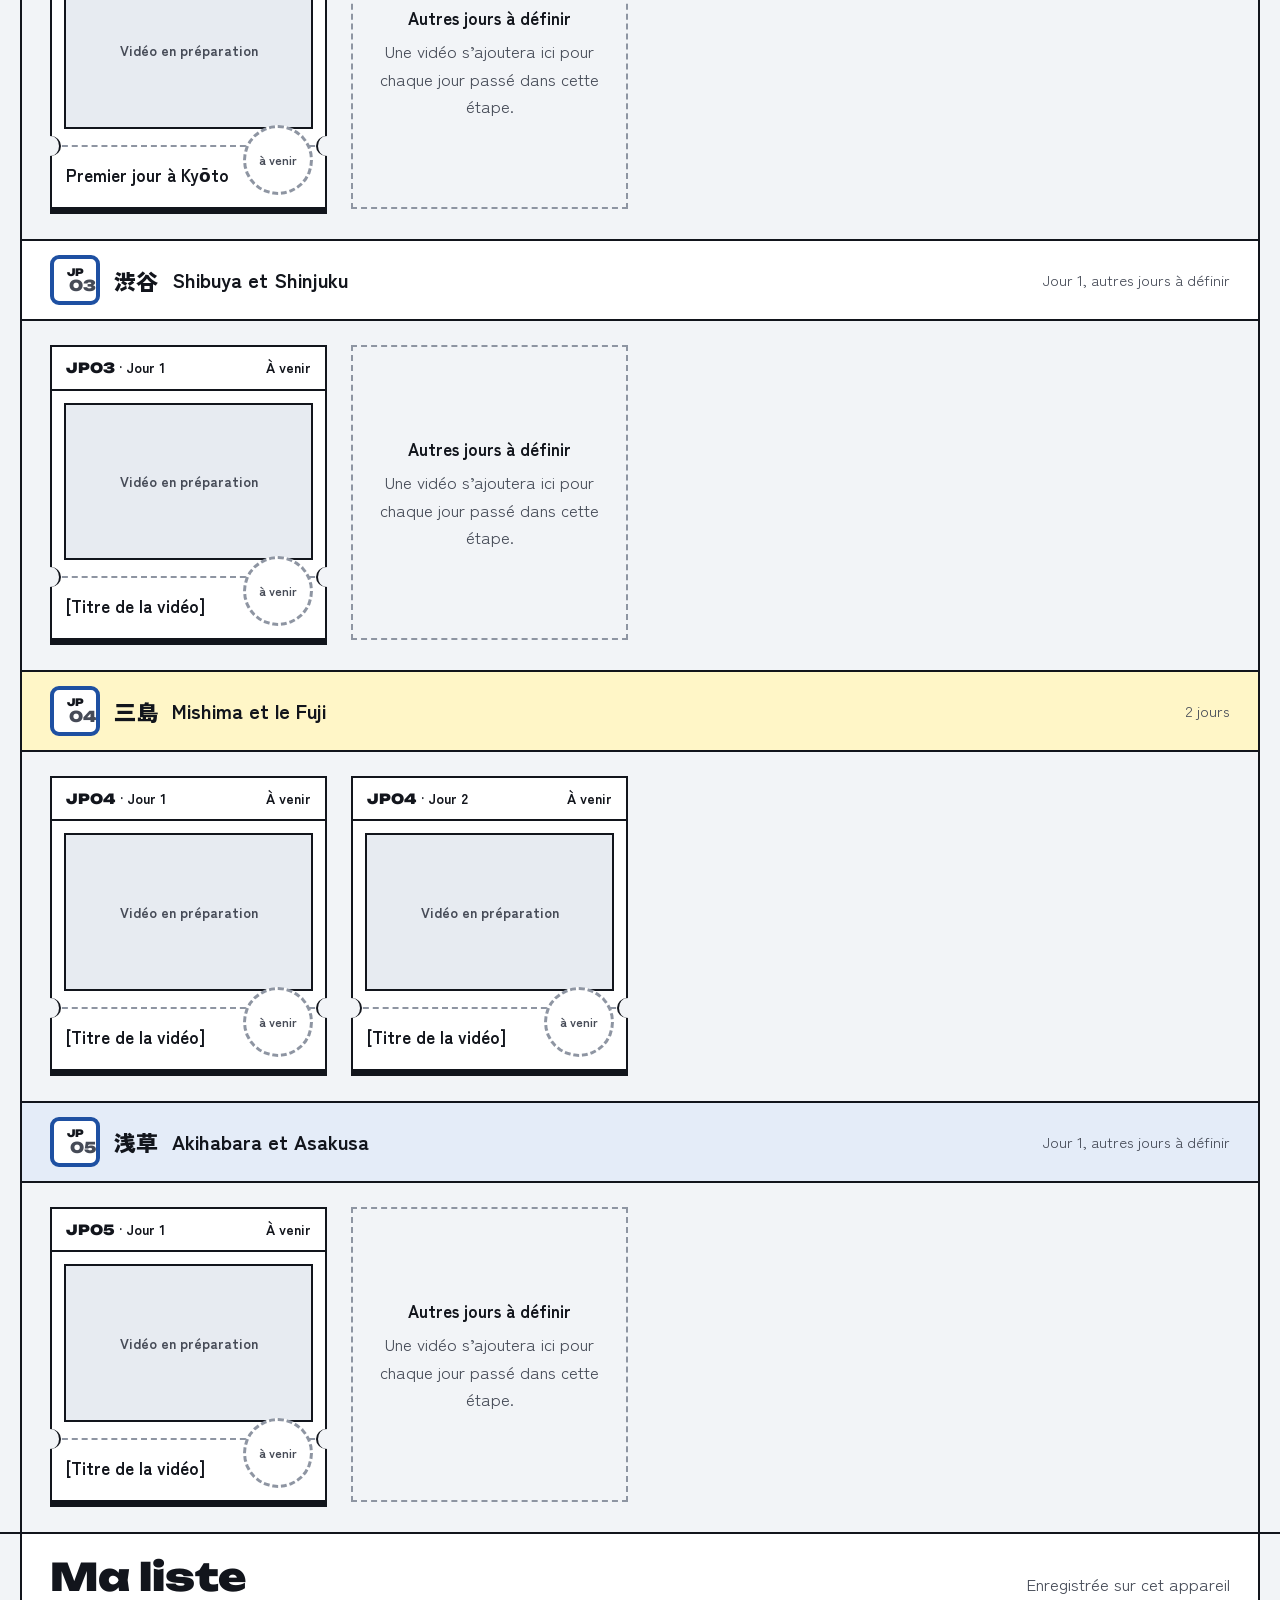
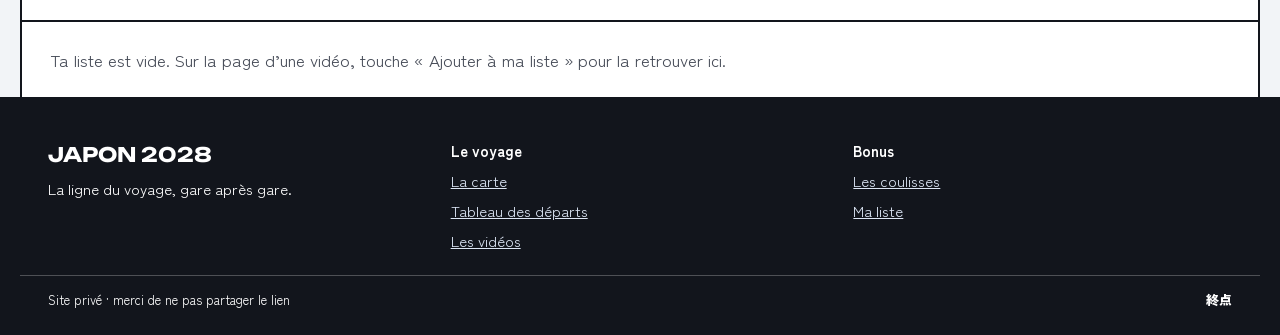
==== commit 6908dda9: "v1.4" ====
--- a/index.html
+++ b/index.html
@@ -9,7 +9,7 @@
 <link rel="preconnect" href="https://fonts.googleapis.com">
 <link rel="preconnect" href="https://fonts.gstatic.com" crossorigin>
 <link href="https://fonts.googleapis.com/css2?family=Unbounded:wght@700;900&family=Zen+Kaku+Gothic+New:wght@400;500;700;900&display=swap" rel="stylesheet">
-<link rel="stylesheet" href="assets/style.css">
+<link rel="stylesheet" href="assets/style.css?v=3">
 </head>
 <body data-page="accueil">
 <div id="entete"></div>
@@ -97,8 +97,8 @@
 </main>
 
 <div id="pied"></div>
-<script src="assets/donnees.js"></script>
-<script src="assets/carte.js"></script>
-<script src="assets/site.js"></script>
+<script src="assets/donnees.js?v=3"></script>
+<script src="assets/carte.js?v=3"></script>
+<script src="assets/site.js?v=3"></script>
 </body>
 </html>
--- a/assets/style.css
+++ b/assets/style.css
@@ -81,8 +81,8 @@
 
 /* ===== Hero ===== */
 .hero .cadre { display: flex; flex-wrap: wrap; }
-.hero-gauche { flex: 1 1 280px; display: flex; flex-direction: column; border-right: var(--trait); }
-.hero-annee { background: var(--c2); padding: 20px 24px 12px; border-bottom: var(--trait); font-family: var(--titre); font-weight: 900; font-size: clamp(60px, 12vw, 84px); line-height: 1; }
+.hero-gauche { flex: 1 1 320px; display: flex; flex-direction: column; border-right: var(--trait); container-type: inline-size; }
+.hero-annee { background: var(--c2); padding: 20px 24px 12px; border-bottom: var(--trait); font-family: var(--titre); font-weight: 900; font-size: 64px; font-size: clamp(44px, 21cqi, 96px); line-height: 1; white-space: nowrap; }
 .hero-intro { flex: 1; background: var(--c1); padding: 22px 24px; display: flex; gap: 18px; }
 .hero-intro .vertical { writing-mode: vertical-rl; font-family: var(--kanji); font-weight: 900; font-size: 42px; line-height: 1; color: var(--ligne); }
 .hero-droite { flex: 999 1 560px; min-width: 0; background: var(--c3); padding: 32px 36px 36px; display: flex; flex-direction: column; gap: 22px; }
